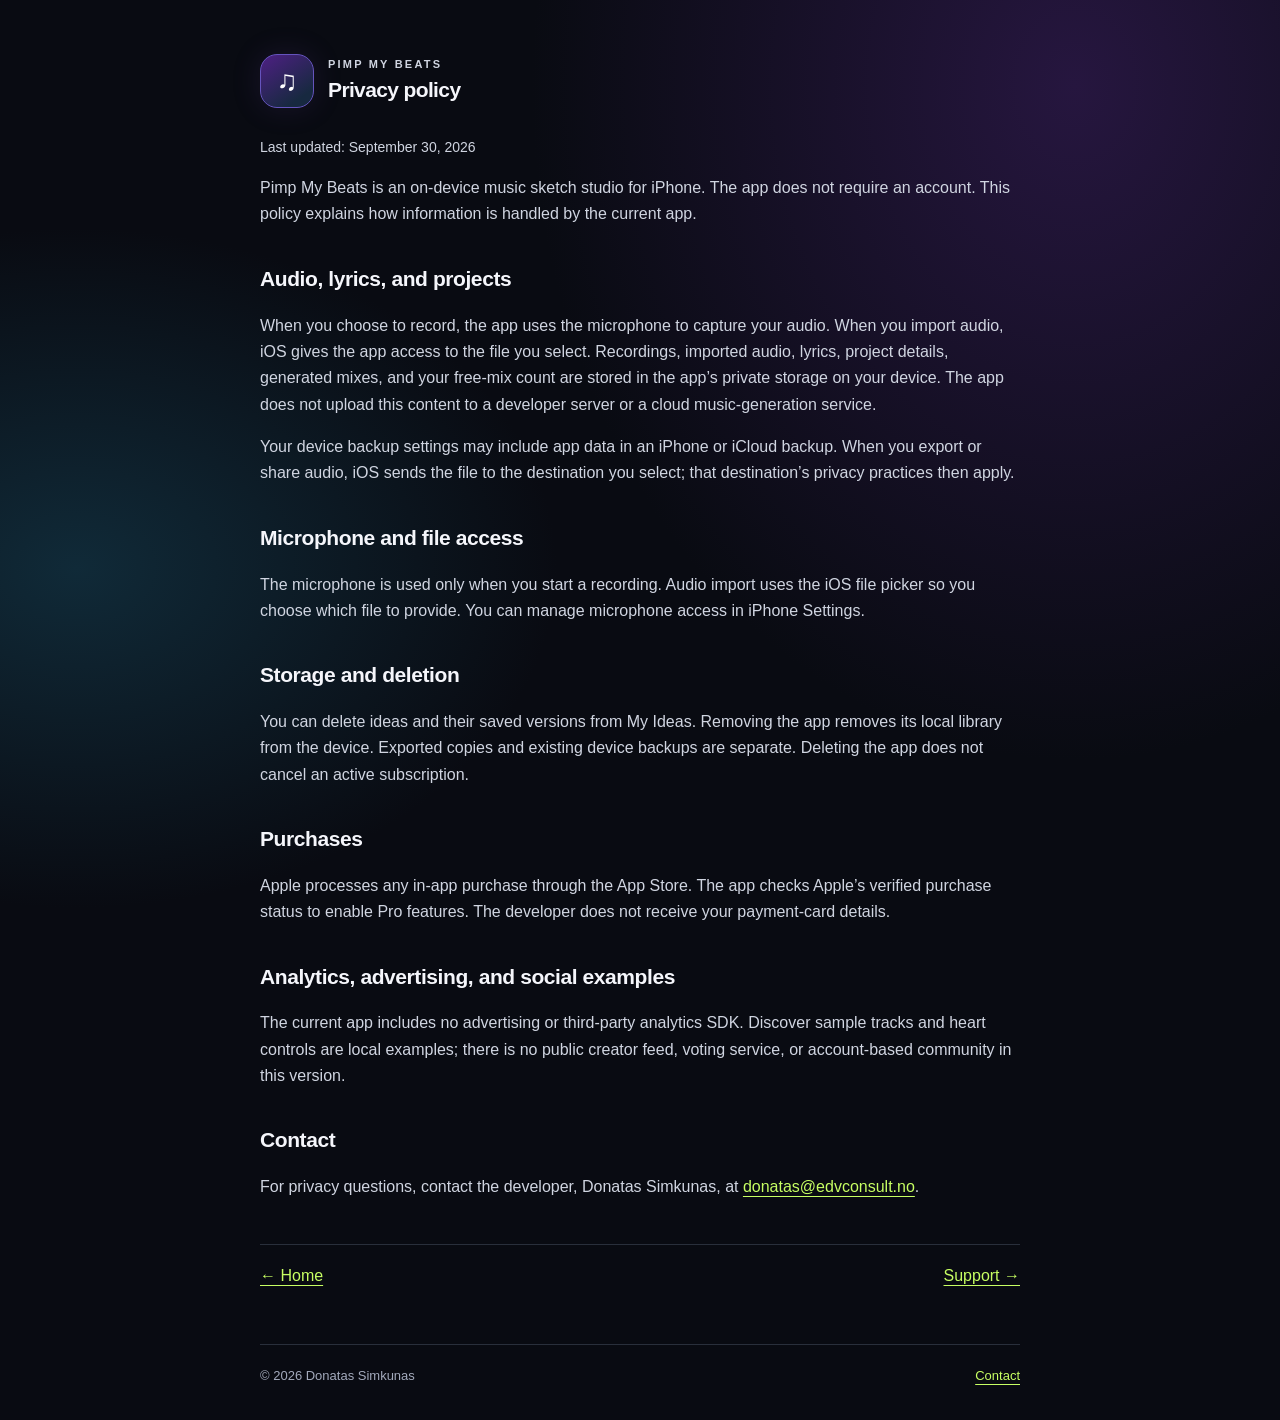
==== privacy.html @ b7241843 "Add Pimp My Beats privacy and support pages" ====
<!doctype html>
<html lang="en">
<head>
  <meta charset="utf-8">
  <meta name="viewport" content="width=device-width, initial-scale=1">
  <meta name="theme-color" content="#090b12">
  <meta name="description" content="Privacy policy for Pimp My Beats.">
  <title>Privacy Policy — Pimp My Beats</title>
  <link rel="stylesheet" href="styles.css">
</head>
<body>
  <main class="shell document">
    <header class="brand"><a class="mark" href="index.html" aria-label="Pimp My Beats home">♫</a><div><p class="eyebrow">PIMP MY BEATS</p><h1>Privacy policy</h1></div></header>
    <p class="updated">Last updated: September 30, 2026</p>
    <p>Pimp My Beats is an on-device music sketch studio for iPhone. The app does not require an account. This policy explains how information is handled by the current app.</p>
    <h2>Audio, lyrics, and projects</h2>
    <p>When you choose to record, the app uses the microphone to capture your audio. When you import audio, iOS gives the app access to the file you select. Recordings, imported audio, lyrics, project details, generated mixes, and your free-mix count are stored in the app’s private storage on your device. The app does not upload this content to a developer server or a cloud music-generation service.</p>
    <p>Your device backup settings may include app data in an iPhone or iCloud backup. When you export or share audio, iOS sends the file to the destination you select; that destination’s privacy practices then apply.</p>
    <h2>Microphone and file access</h2>
    <p>The microphone is used only when you start a recording. Audio import uses the iOS file picker so you choose which file to provide. You can manage microphone access in iPhone Settings.</p>
    <h2>Storage and deletion</h2>
    <p>You can delete ideas and their saved versions from My Ideas. Removing the app removes its local library from the device. Exported copies and existing device backups are separate. Deleting the app does not cancel an active subscription.</p>
    <h2>Purchases</h2>
    <p>Apple processes any in-app purchase through the App Store. The app checks Apple’s verified purchase status to enable Pro features. The developer does not receive your payment-card details.</p>
    <h2>Analytics, advertising, and social examples</h2>
    <p>The current app includes no advertising or third-party analytics SDK. Discover sample tracks and heart controls are local examples; there is no public creator feed, voting service, or account-based community in this version.</p>
    <h2>Contact</h2>
    <p>For privacy questions, contact the developer, Donatas Simkunas, at <a href="mailto:donatas@edvconsult.no">donatas@edvconsult.no</a>.</p>
    <nav class="backlinks"><a href="index.html">← Home</a><a href="support.html">Support →</a></nav>
    <footer><span>© 2026 Donatas Simkunas</span><a href="mailto:donatas@edvconsult.no">Contact</a></footer>
  </main>
</body>
</html>
---- styles.css ----
:root{color-scheme:dark;--bg:#090b12;--panel:#131720;--panel2:#1a2030;--text:#f5f6fb;--muted:#a3aabc;--lime:#c7ff63;--violet:#a66bff;--line:#292f3b}
*{box-sizing:border-box}
body{margin:0;background:radial-gradient(ellipse at 84% 6%,#26163f 0,transparent 34rem),radial-gradient(ellipse at 6% 40%,#102a38 0,transparent 30rem),var(--bg);color:var(--text);font:16px/1.65 -apple-system,BlinkMacSystemFont,"Segoe UI",sans-serif}
a{color:var(--lime);text-underline-offset:4px}
.shell{width:min(900px,calc(100% - 40px));margin:0 auto;padding:54px 0 34px}
.brand{display:flex;align-items:center;gap:14px}.mark{width:54px;height:54px;display:grid;place-items:center;border:1px solid #6554bd;border-radius:17px;background:linear-gradient(145deg,#4e2084,#172940 80%);color:#fff;font-size:28px;text-decoration:none;box-shadow:0 0 30px #6e43a52a}
.eyebrow{margin:0;color:var(--muted);font-size:11px;font-weight:750;letter-spacing:.2em}.brand h1{margin:0;font-size:21px;letter-spacing:-.03em}.accent{color:var(--lime)}
.hero{padding:94px 0 48px}.hero h2{margin:12px 0 20px;font-size:clamp(42px,8vw,72px);line-height:.98;letter-spacing:-.055em}.hero h2 span{color:#9da6bb}.intro{max-width:690px;color:#c4cada;font-size:19px;line-height:1.55}
.cards{display:grid;grid-template-columns:repeat(2,minmax(0,1fr));gap:18px}.card{display:block;min-height:220px;padding:26px;border:1px solid var(--line);border-radius:22px;background:linear-gradient(145deg,#1a2030,#11141d);color:var(--text);text-decoration:none;transition:transform .18s,border-color .18s}.card:hover{transform:translateY(-3px);border-color:#7a5ce4}.icon{display:grid;place-items:center;width:42px;height:42px;border-radius:14px;background:#293421;color:var(--lime);font-size:22px}.icon.violet{background:#2c2140;color:#c69aff}.card h3{margin:18px 0 4px;font-size:22px}.card p{margin:0;color:var(--muted)}.link-label{display:inline-block;margin-top:20px;color:var(--lime);font-weight:700}.link-label b{margin-left:6px}
.document{max-width:760px}.document .brand{margin-bottom:28px}.updated{color:var(--muted);font-size:14px}.document h2{margin:34px 0 8px;font-size:21px;letter-spacing:-.02em}.document p{color:#d0d5e1}.document .intro{font-size:19px}.backlinks{display:flex;justify-content:space-between;margin:44px 0 24px;padding-top:18px;border-top:1px solid var(--line)}
footer{display:flex;justify-content:space-between;gap:16px;margin-top:54px;padding-top:20px;border-top:1px solid var(--line);color:var(--muted);font-size:13px}footer a{white-space:nowrap}
@media(max-width:600px){.shell{width:min(100% - 28px,900px);padding-top:32px}.hero{padding:70px 0 34px}.cards{grid-template-columns:1fr}.card{min-height:auto}.document h2{margin-top:26px}footer{font-size:12px}}
@media(prefers-reduced-motion:reduce){*{scroll-behavior:auto!important;transition:none!important}}
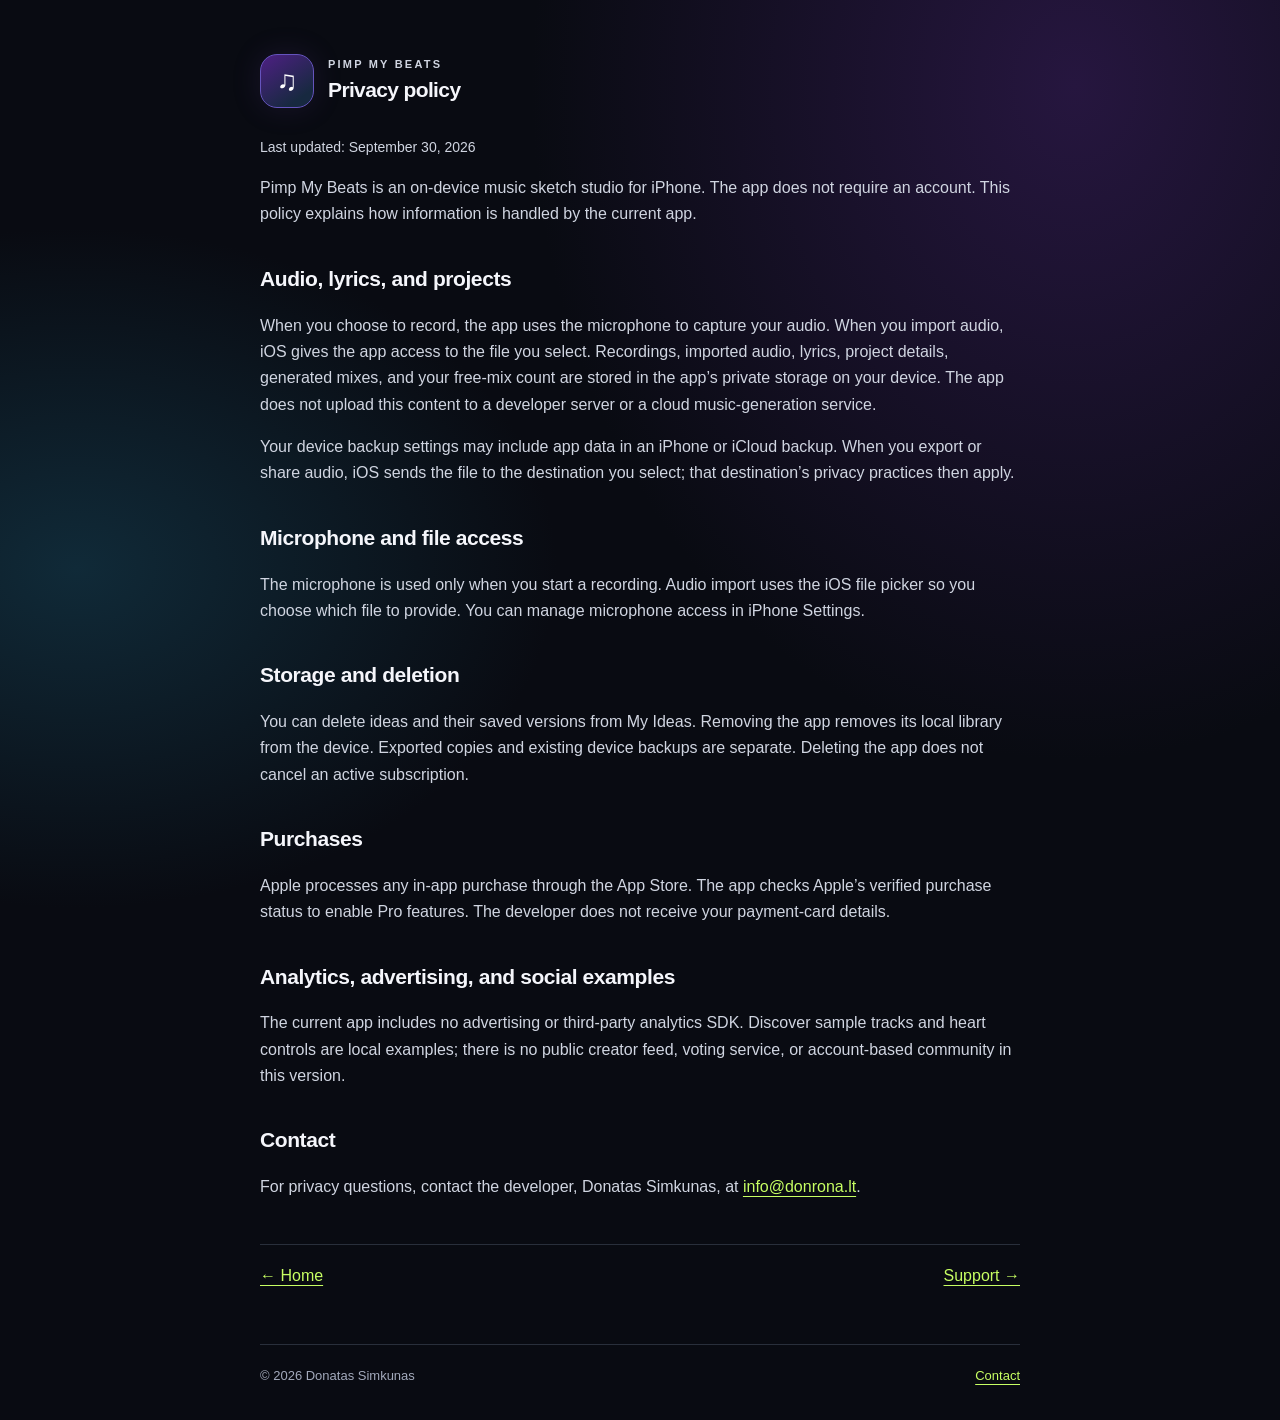
==== commit 7a916d84: "Update public support contact to DONRONA mailbox" ====
--- a/privacy.html
+++ b/privacy.html
@@ -25,9 +25,9 @@
     <h2>Analytics, advertising, and social examples</h2>
     <p>The current app includes no advertising or third-party analytics SDK. Discover sample tracks and heart controls are local examples; there is no public creator feed, voting service, or account-based community in this version.</p>
     <h2>Contact</h2>
-    <p>For privacy questions, contact the developer, Donatas Simkunas, at <a href="mailto:donatas@edvconsult.no">donatas@edvconsult.no</a>.</p>
+    <p>For privacy questions, contact the developer, Donatas Simkunas, at <a href="mailto:info@donrona.lt">info@donrona.lt</a>.</p>
     <nav class="backlinks"><a href="index.html">← Home</a><a href="support.html">Support →</a></nav>
-    <footer><span>© 2026 Donatas Simkunas</span><a href="mailto:donatas@edvconsult.no">Contact</a></footer>
+    <footer><span>© 2026 Donatas Simkunas</span><a href="mailto:info@donrona.lt">Contact</a></footer>
   </main>
 </body>
 </html>
